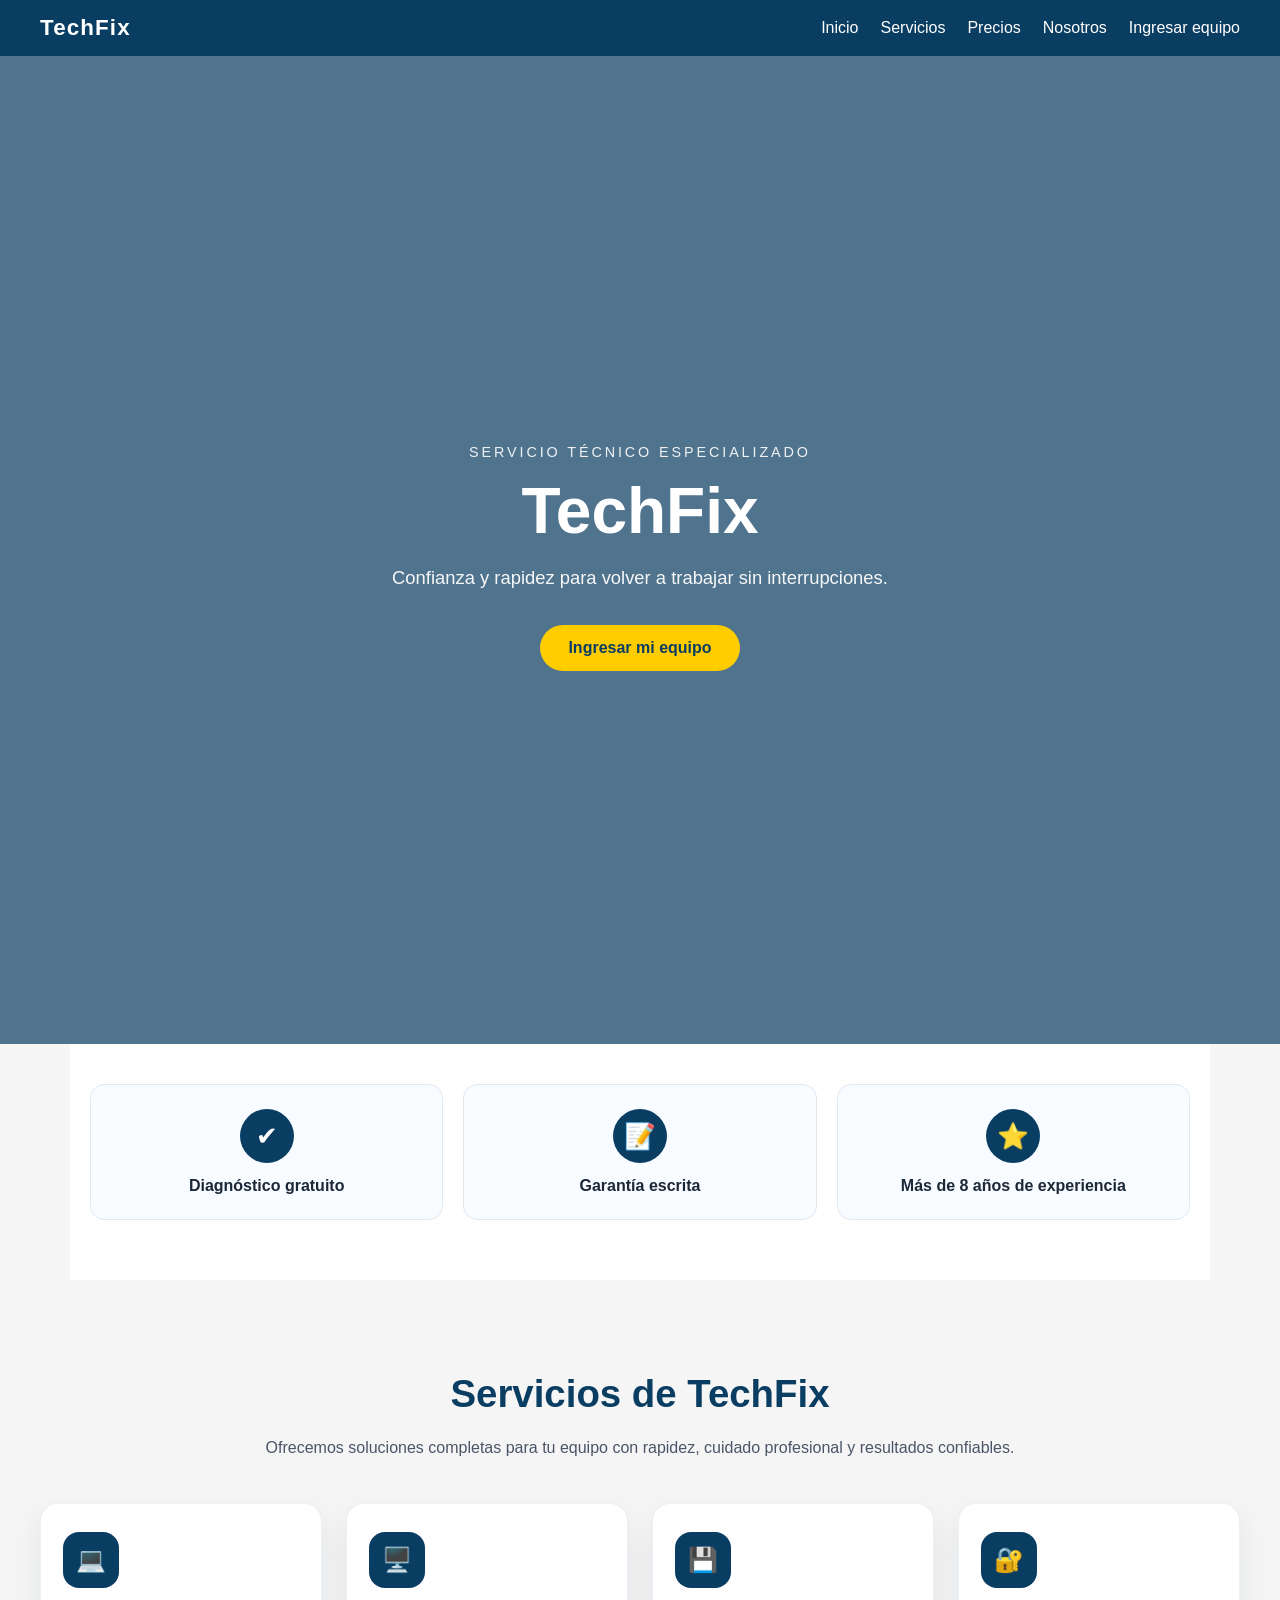
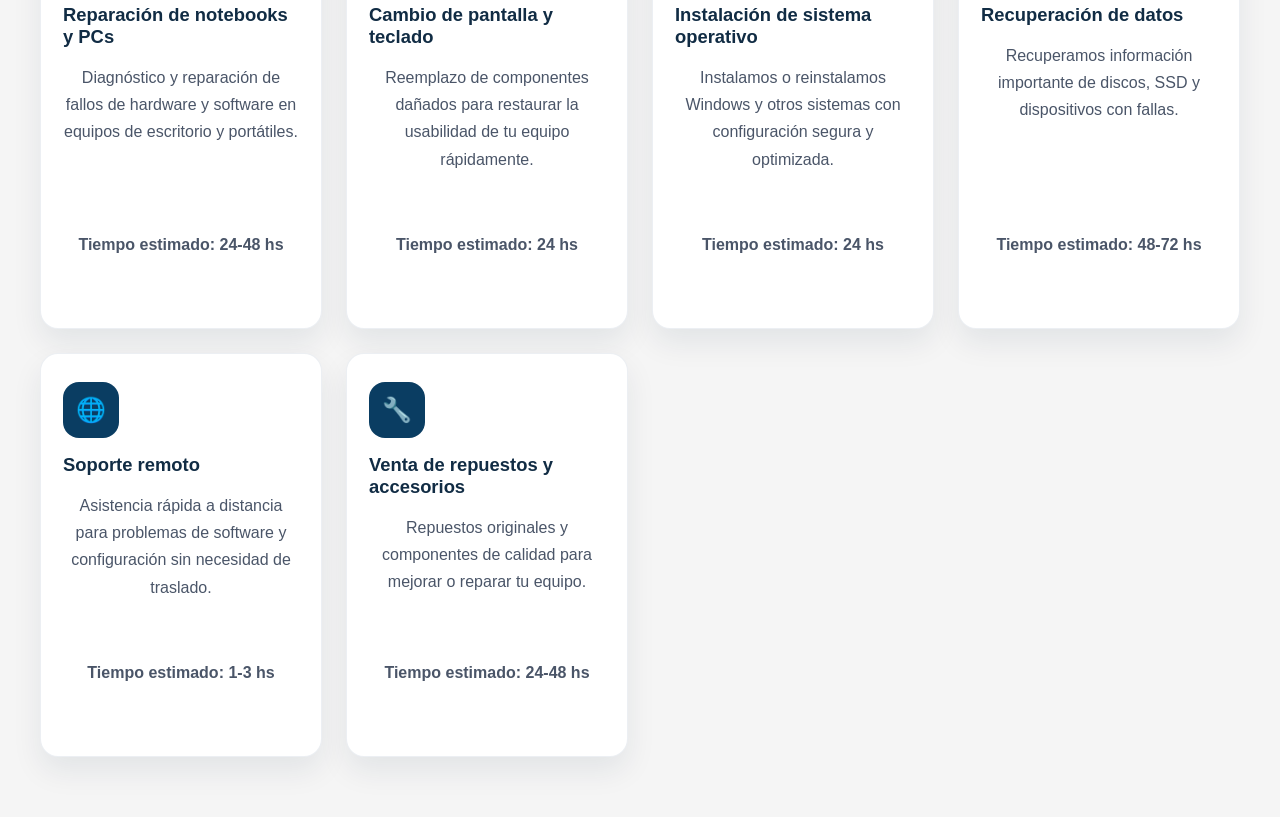
==== index.html @ 2407d03d "etapa1: Barra de navegación con logo y enlaces a las principales secciones         Sección hero con " ====
<!DOCTYPE html>
<html lang="es">
<head>
    <meta charset="UTF-8">
    <meta name="viewport" content="width=device-width, initial-scale=1.0">
    <title>TechFix - Servicio Tecnico</title>
    <style>
        body {
            margin: 0;
            font-family: Arial, sans-serif;
            background-color: #f5f5f5;
        }
        header {
            background-color: #0a3d62;
            color: #ffffff;
            padding: 15px 20px;
        }
        .navbar {
            display: flex;
            align-items: center;
            justify-content: space-between;
            max-width: 1200px;
            margin: 0 auto;
        }
        .brand {
            font-size: 1.4rem;
            font-weight: 700;
            letter-spacing: 0.05em;
        }
        .nav-links {
            display: flex;
            gap: 22px;
            list-style: none;
            margin: 0;
            padding: 0;
        }
        .nav-links a {
            color: #ffffff;
            text-decoration: none;
            font-weight: 500;
            transition: color 0.2s ease;
        }
        .nav-links a:hover {
            color: #ffcc00;
        }
        .hero {
            min-height: calc(100vh - 72px);
            display: flex;
            align-items: center;
            justify-content: center;
            background-image: linear-gradient(rgba(10,61,98,0.7), rgba(10,61,98,0.7)), url('https://images.unsplash.com/photo-1518770660439-4636190af475?auto=format&fit=crop&w=1600&q=80');
            background-size: cover;
            background-position: center;
            color: #ffffff;
            text-align: center;
            padding: 80px 20px;
        }
        .hero-content {
            max-width: 760px;
        }
        .hero-label {
            text-transform: uppercase;
            letter-spacing: 0.2em;
            font-size: 0.9rem;
            margin-bottom: 18px;
            opacity: 0.9;
        }
        .hero h1 {
            font-size: clamp(3rem, 5vw, 5rem);
            margin: 0 0 18px;
            line-height: 1.05;
        }
        .hero-subtitle {
            font-size: 1.15rem;
            margin-bottom: 32px;
            max-width: 700px;
            margin-left: auto;
            margin-right: auto;
            line-height: 1.6;
            opacity: 0.95;
        }
        .hero-button {
            display: inline-block;
            background-color: #ffcc00;
            color: #0a3d62;
            padding: 14px 28px;
            border-radius: 30px;
            text-decoration: none;
            font-weight: 700;
            transition: transform 0.2s ease, box-shadow 0.2s ease;
        }
        .hero-button:hover {
            transform: translateY(-2px);
            box-shadow: 0 12px 24px rgba(0,0,0,0.18);
        }
        .trust-section {
            display: flex;
            flex-wrap: wrap;
            justify-content: center;
            gap: 20px;
            padding: 40px 20px 60px;
            max-width: 1100px;
            margin: 0 auto;
            background-color: #ffffff;
        }
        .trust-item {
            flex: 1 1 220px;
            min-width: 200px;
            text-align: center;
            padding: 24px 18px;
            border: 1px solid #e1e8f0;
            border-radius: 14px;
            background-color: #f8fbff;
        }
        .trust-icon {
            display: inline-flex;
            width: 54px;
            height: 54px;
            align-items: center;
            justify-content: center;
            font-size: 1.6rem;
            margin-bottom: 14px;
            background-color: #0a3d62;
            color: #ffffff;
            border-radius: 50%;
        }
        .trust-item p {
            margin: 0;
            font-weight: 600;
            color: #1b2838;
        }
        .services-section {
            padding: 60px 20px;
            background-color: #f5f5f5;
        }
        .services-section h2 {
            text-align: center;
            margin-bottom: 18px;
            font-size: 2.4rem;
            color: #0a3d62;
        }
        .services-section p {
            text-align: center;
            color: #4a5568;
            max-width: 760px;
            margin: 0 auto 42px;
            line-height: 1.7;
        }
        .services-grid {
            display: grid;
            grid-template-columns: repeat(auto-fit, minmax(260px, 1fr));
            gap: 24px;
            max-width: 1200px;
            margin: 0 auto;
        }
        .service-card {
            background: #ffffff;
            border-radius: 18px;
            padding: 28px 22px;
            box-shadow: 0 14px 30px rgba(15, 37, 64, 0.08);
            border: 1px solid rgba(13, 60, 102, 0.08);
            display: flex;
            flex-direction: column;
            gap: 16px;
        }
        .service-icon {
            width: 56px;
            height: 56px;
            border-radius: 16px;
            display: inline-flex;
            align-items: center;
            justify-content: center;
            font-size: 1.5rem;
            background-color: #0a3d62;
            color: #ffffff;
        }
        .service-title {
            margin: 0;
            font-size: 1.15rem;
            color: #112c44;
        }
        .service-desc {
            margin: 0;
            color: #4a5568;
            line-height: 1.7;
            flex-grow: 1;
        }
        .service-time {
            margin: 0;
            font-weight: 700;
            color: #0a3d62;
        }
        .brands-section,
        .pricing-section,
        .testimonials-section,
        .footer {
            padding: 60px 20px;
        }
        .brands-section {
            background-color: #ffffff;
        }
        .brands-section h2,
        .pricing-section h2,
        .testimonials-section h2 {
            text-align: center;
            margin-bottom: 18px;
            font-size: 2.4rem;
            color: #0a3d62;
        }
        .brands-grid {
            display: grid;
            grid-template-columns: repeat(auto-fit, minmax(140px, 1fr));
            gap: 20px;
            max-width: 1000px;
            margin: 0 auto;
        }
        .brand-card {
            background: #f8fbff;
            border-radius: 16px;
            padding: 22px;
            text-align: center;
            border: 1px solid #e2e8f0;
        }
        .brand-logo {
            width: 54px;
            height: 54px;
            margin: 0 auto 14px;
            display: inline-flex;
            align-items: center;
            justify-content: center;
            border-radius: 50%;
            background-color: #0a3d62;
            color: #ffffff;
            font-weight: 700;
            font-size: 1.2rem;
        }
        .brand-name {
            margin: 0;
            color: #12263e;
            font-weight: 700;
        }
        .pricing-section {
            background-color: #f5f5f5;
        }
        .pricing-table {
            width: 100%;
            max-width: 1000px;
            margin: 0 auto;
            border-collapse: collapse;
            background: #ffffff;
            border-radius: 18px;
            overflow: hidden;
            box-shadow: 0 16px 40px rgba(15, 37, 64, 0.08);
        }
        .pricing-table th,
        .pricing-table td {
            padding: 18px 20px;
            text-align: left;
            border-bottom: 1px solid #edf2f7;
        }
        .pricing-table th {
            background-color: #0a3d62;
            color: #ffffff;
            font-weight: 700;
        }
        .pricing-table tr:nth-child(even) {
            background-color: #f8fbff;
        }
        .pricing-table tr:last-child td {
            border-bottom: none;
        }
        .testimonials-section {
            background-color: #ffffff;
        }
        .testimonials-grid {
            display: grid;
            grid-template-columns: repeat(auto-fit, minmax(280px, 1fr));
            gap: 24px;
            max-width: 1100px;
            margin: 0 auto;
        }
        .testimonial-card {
            background: #f8fbff;
            border-radius: 18px;
            padding: 28px 24px;
            border: 1px solid #e2e8f0;
        }
        .testimonial-meta {
            display: flex;
            align-items: center;
            justify-content: space-between;
            margin-bottom: 16px;
            gap: 12px;
            flex-wrap: wrap;
        }
        .testimonial-name {
            margin: 0;
            font-weight: 700;
            color: #12263e;
        }
        .testimonial-service {
            margin: 0;
            color: #4a5568;
            font-size: 0.95rem;
        }
        .testimonial-text {
            margin: 0 0 16px;
            color: #334155;
            line-height: 1.8;
        }
        .testimonial-rating {
            color: #ffb703;
            font-weight: 700;
        }
        .footer {
            background-color: #0a3d62;
            color: #ffffff;
        }
        .footer-grid {
            display: grid;
            grid-template-columns: repeat(auto-fit, minmax(220px, 1fr));
            gap: 24px;
            max-width: 1200px;
            margin: 0 auto;
        }
        .footer-brand {
            margin-bottom: 16px;
        }
        .footer-brand h3 {
            margin: 0 0 10px;
            font-size: 1.5rem;
        }
        .footer-brand p {
            margin: 0;
            color: #d7e4ff;
        }
        .footer-list {
            list-style: none;
            padding: 0;
            margin: 0;
            color: #d7e4ff;
            line-height: 1.8;
        }
        .footer-list a {
            color: #ffcc00;
            text-decoration: none;
        }
        .footer-bottom {
            margin-top: 42px;
            text-align: center;
            font-size: 0.95rem;
            color: #cbd5e1;
        }
    </style>
</head>
<body>
    <header>
        <nav class="navbar">
            <div class="brand">TechFix</div>
            <ul class="nav-links">
                <li><a href="index.html">Inicio</a></li>
                <li><a href="#servicios">Servicios</a></li>
                <li><a href="#precios">Precios</a></li>
                <li><a href="#nosotros">Nosotros</a></li>
                <li><a href="ingreso.html">Ingresar equipo</a></li>
            </ul>
        </nav>
    </header>

    <main>
        <section class="hero">
            <div class="hero-content">
                <p class="hero-label">Servicio técnico especializado</p>
                <h1>TechFix</h1>
                <p class="hero-subtitle">Confianza y rapidez para volver a trabajar sin interrupciones.</p>
                <a class="hero-button" href="ingreso.html">Ingresar mi equipo</a>
            </div>
        </section>

        <section class="trust-section">
            <div class="trust-item">
                <span class="trust-icon">✔</span>
                <p>Diagnóstico gratuito</p>
            </div>
            <div class="trust-item">
                <span class="trust-icon">📝</span>
                <p>Garantía escrita</p>
            </div>
            <div class="trust-item">
                <span class="trust-icon">⭐</span>
                <p>Más de 8 años de experiencia</p>
            </div>
        </section>

        <section class="services-section" id="servicios">
            <h2>Servicios de TechFix</h2>
            <p>Ofrecemos soluciones completas para tu equipo con rapidez, cuidado profesional y resultados confiables.</p>
            <div class="services-grid">
                <article class="service-card">
                    <span class="service-icon">💻</span>
                    <h3 class="service-title">Reparación de notebooks y PCs</h3>
                    <p class="service-desc">Diagnóstico y reparación de fallos de hardware y software en equipos de escritorio y portátiles.</p>
                    <p class="service-time">Tiempo estimado: 24-48 hs</p>
                </article>
                <article class="service-card">
                    <span class="service-icon">🖥️</span>
                    <h3 class="service-title">Cambio de pantalla y teclado</h3>
                    <p class="service-desc">Reemplazo de componentes dañados para restaurar la usabilidad de tu equipo rápidamente.</p>
                    <p class="service-time">Tiempo estimado: 24 hs</p>
                </article>
                <article class="service-card">
                    <span class="service-icon">💾</span>
                    <h3 class="service-title">Instalación de sistema operativo</h3>
                    <p class="service-desc">Instalamos o reinstalamos Windows y otros sistemas con configuración segura y optimizada.</p>
                    <p class="service-time">Tiempo estimado: 24 hs</p>
                </article>
                <article class="service-card">
                    <span class="service-icon">🔐</span>
                    <h3 class="service-title">Recuperación de datos</h3>
                    <p class="service-desc">Recuperamos información importante de discos, SSD y dispositivos con fallas.</p>
                    <p class="service-time">Tiempo estimado: 48-72 hs</p>
                </article>
                <article class="service-card">
                    <span class="service-icon">🌐</span>
                    <h3 class="service-title">Soporte remoto</h3>
                    <p class="service-desc">Asistencia rápida a distancia para problemas de software y configuración sin necesidad de traslado.</p>
                    <p class="service-time">Tiempo estimado: 1-3 hs</p>
                </article>
                <article class="service-card">
                    <span class="service-icon">🔧</span>
                    <h3 class="service-title">Venta de repuestos y accesorios</h3>
                    <p class="service-desc">Repuestos originales y componentes de calidad para mejorar o reparar tu equipo.</p>
                    <p class="service-time">Tiempo estimado: 24-48 hs</p>
                </article>
            </div>
        </section>

    </main>
</body>
</html>
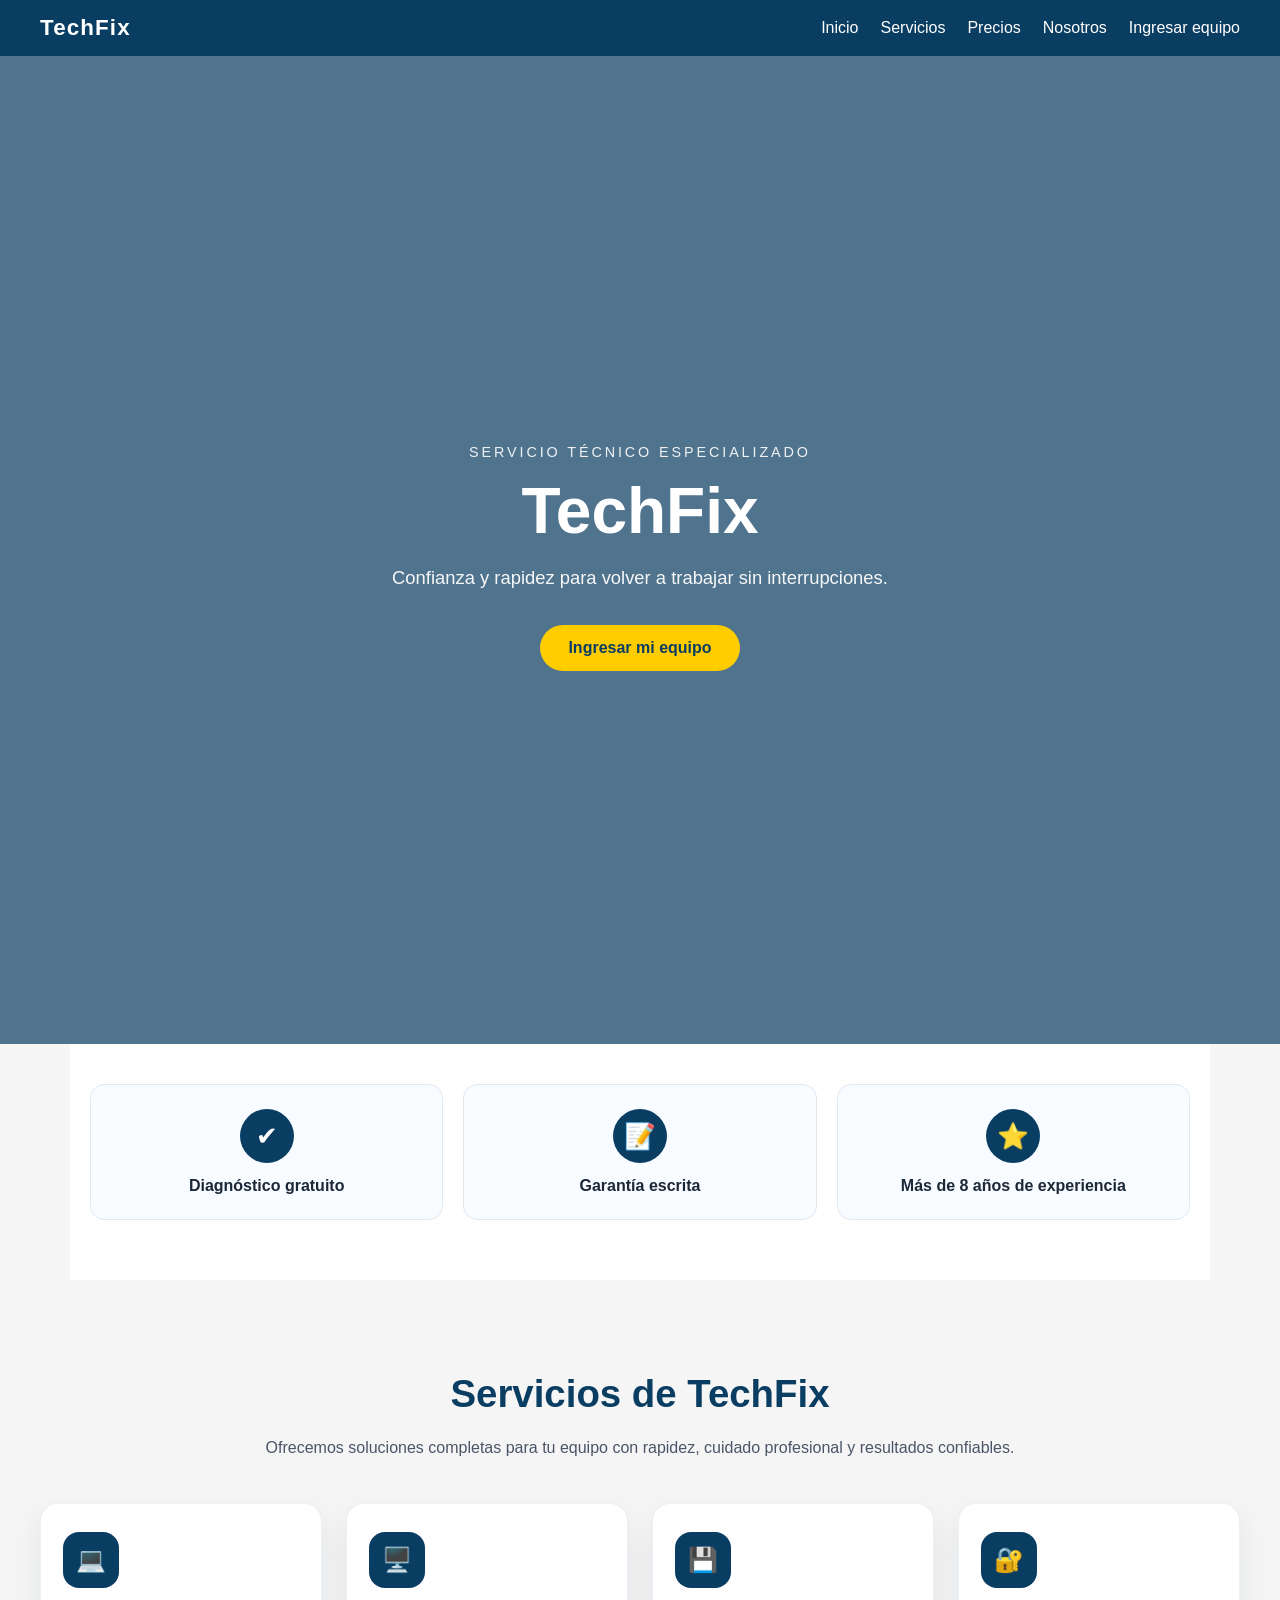
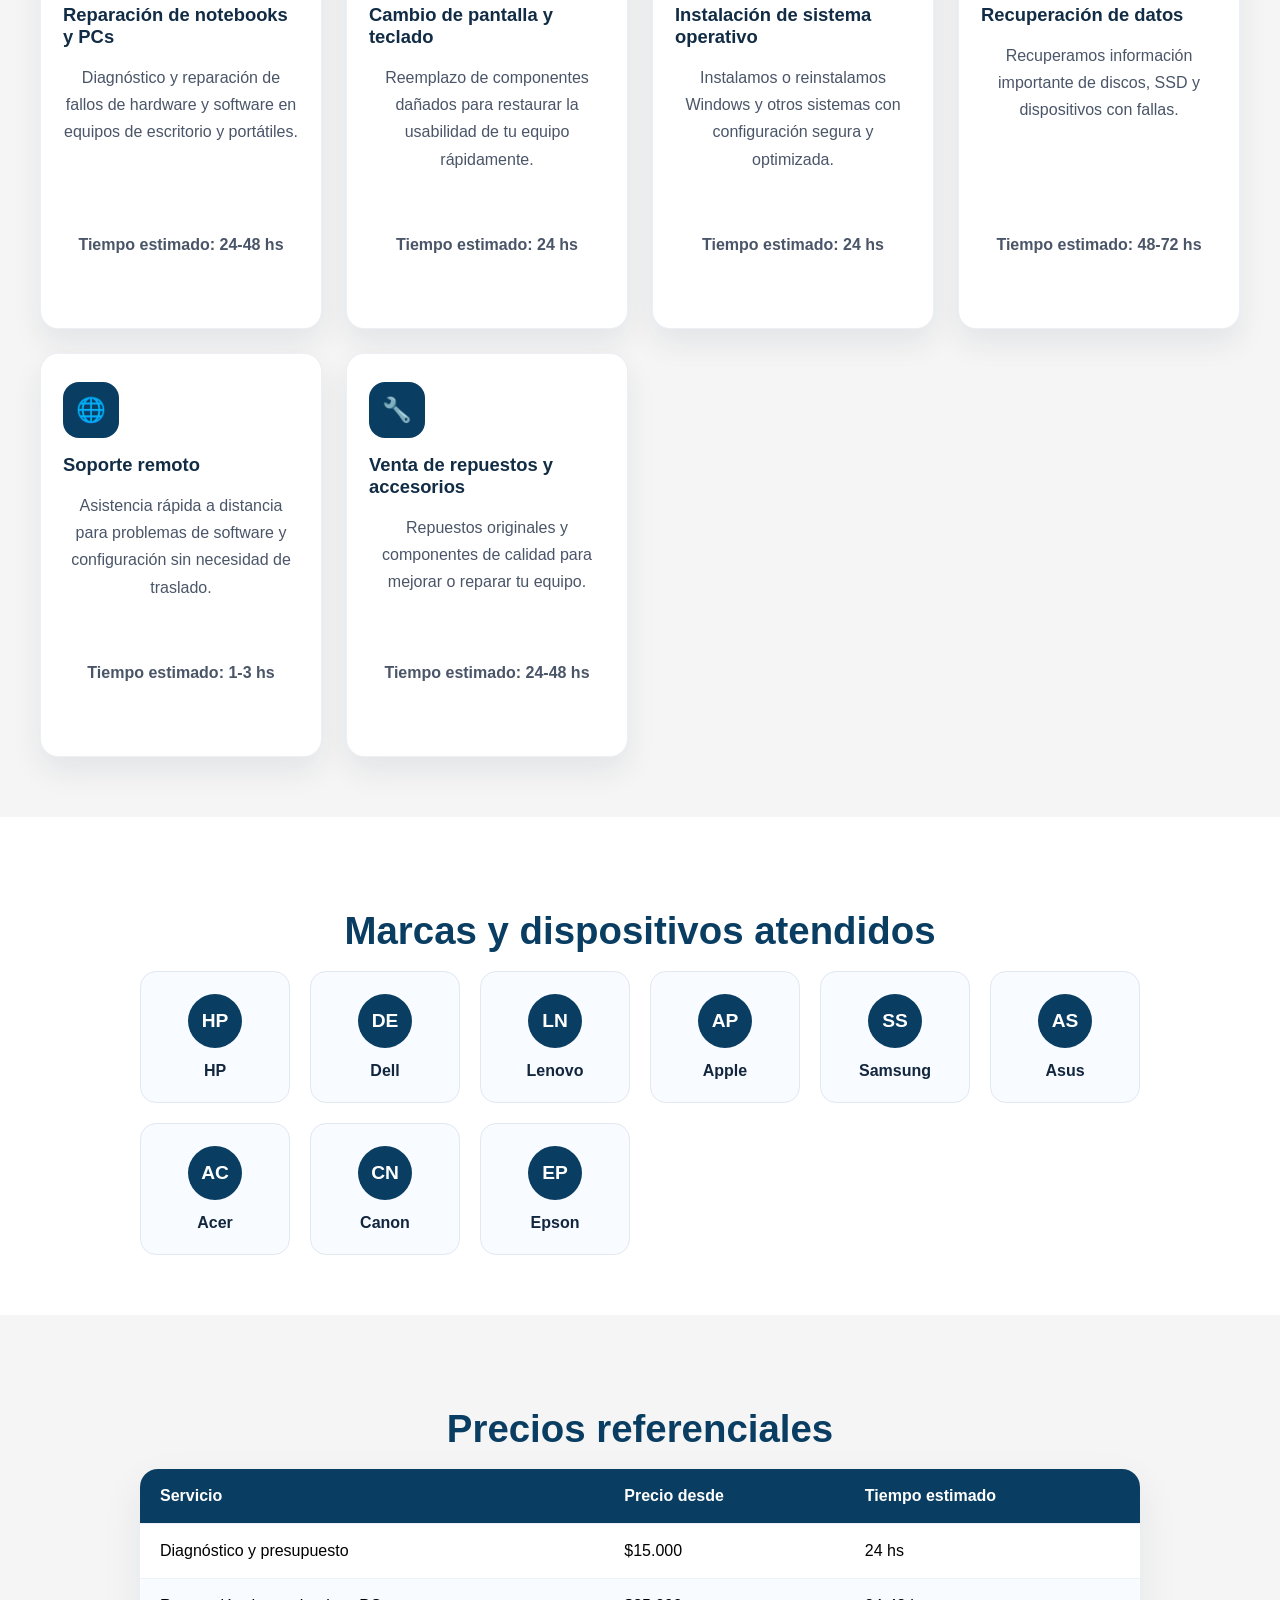
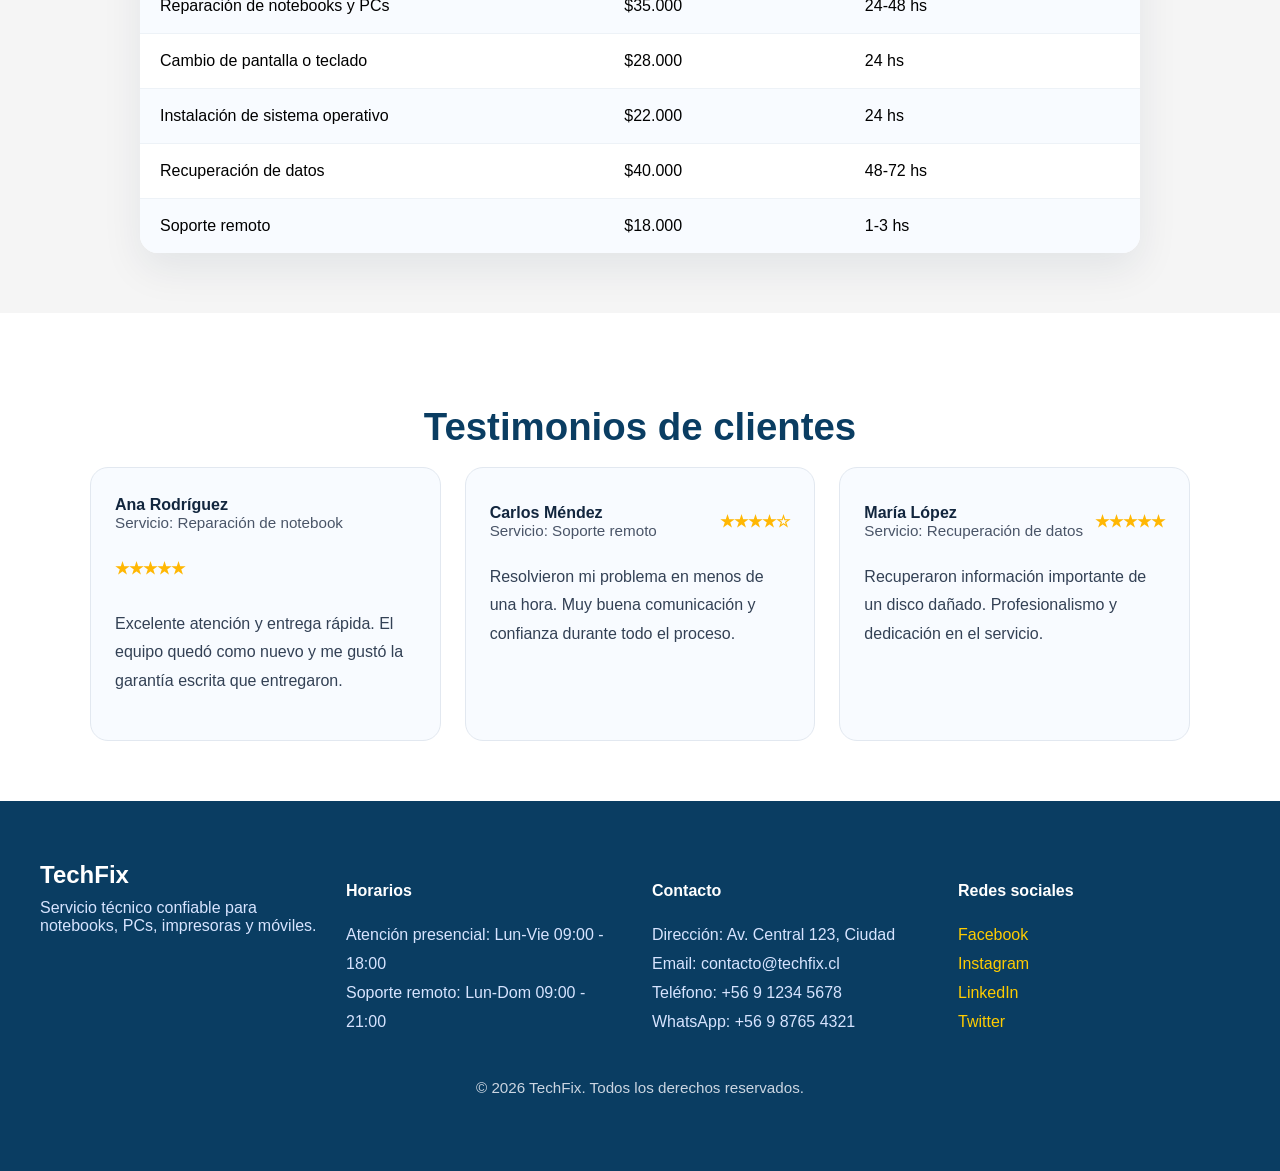
==== commit 7faf3cef: "etapa1: Marcas atendidas (HP, Dell, Lenovo, Apple, Samsung, Asus, Acer, Canon, Epson)         Tabla " ====
--- a/index.html
+++ b/index.html
@@ -434,7 +434,136 @@
                 </article>
             </div>
         </section>
+        <section class="brands-section" id="marcas">
+            <h2>Marcas y dispositivos atendidos</h2>
+            <div class="brands-grid">
+                <div class="brand-card"><div class="brand-logo">HP</div><p class="brand-name">HP</p></div>
+                <div class="brand-card"><div class="brand-logo">DE</div><p class="brand-name">Dell</p></div>
+                <div class="brand-card"><div class="brand-logo">LN</div><p class="brand-name">Lenovo</p></div>
+                <div class="brand-card"><div class="brand-logo">AP</div><p class="brand-name">Apple</p></div>
+                <div class="brand-card"><div class="brand-logo">SS</div><p class="brand-name">Samsung</p></div>
+                <div class="brand-card"><div class="brand-logo">AS</div><p class="brand-name">Asus</p></div>
+                <div class="brand-card"><div class="brand-logo">AC</div><p class="brand-name">Acer</p></div>
+                <div class="brand-card"><div class="brand-logo">CN</div><p class="brand-name">Canon</p></div>
+                <div class="brand-card"><div class="brand-logo">EP</div><p class="brand-name">Epson</p></div>
+            </div>
+        </section>
 
+        <section class="pricing-section" id="precios">
+            <h2>Precios referenciales</h2>
+            <table class="pricing-table">
+                <thead>
+                    <tr>
+                        <th>Servicio</th>
+                        <th>Precio desde</th>
+                        <th>Tiempo estimado</th>
+                    </tr>
+                </thead>
+                <tbody>
+                    <tr>
+                        <td>Diagnóstico y presupuesto</td>
+                        <td>$15.000</td>
+                        <td>24 hs</td>
+                    </tr>
+                    <tr>
+                        <td>Reparación de notebooks y PCs</td>
+                        <td>$35.000</td>
+                        <td>24-48 hs</td>
+                    </tr>
+                    <tr>
+                        <td>Cambio de pantalla o teclado</td>
+                        <td>$28.000</td>
+                        <td>24 hs</td>
+                    </tr>
+                    <tr>
+                        <td>Instalación de sistema operativo</td>
+                        <td>$22.000</td>
+                        <td>24 hs</td>
+                    </tr>
+                    <tr>
+                        <td>Recuperación de datos</td>
+                        <td>$40.000</td>
+                        <td>48-72 hs</td>
+                    </tr>
+                    <tr>
+                        <td>Soporte remoto</td>
+                        <td>$18.000</td>
+                        <td>1-3 hs</td>
+                    </tr>
+                </tbody>
+            </table>
+        </section>
+
+        <section class="testimonials-section" id="nosotros">
+            <h2>Testimonios de clientes</h2>
+            <div class="testimonials-grid">
+                <article class="testimonial-card">
+                    <div class="testimonial-meta">
+                        <div>
+                            <p class="testimonial-name">Ana Rodríguez</p>
+                            <p class="testimonial-service">Servicio: Reparación de notebook</p>
+                        </div>
+                        <p class="testimonial-rating">★★★★★</p>
+                    </div>
+                    <p class="testimonial-text">Excelente atención y entrega rápida. El equipo quedó como nuevo y me gustó la garantía escrita que entregaron.</p>
+                </article>
+                <article class="testimonial-card">
+                    <div class="testimonial-meta">
+                        <div>
+                            <p class="testimonial-name">Carlos Méndez</p>
+                            <p class="testimonial-service">Servicio: Soporte remoto</p>
+                        </div>
+                        <p class="testimonial-rating">★★★★☆</p>
+                    </div>
+                    <p class="testimonial-text">Resolvieron mi problema en menos de una hora. Muy buena comunicación y confianza durante todo el proceso.</p>
+                </article>
+                <article class="testimonial-card">
+                    <div class="testimonial-meta">
+                        <div>
+                            <p class="testimonial-name">María López</p>
+                            <p class="testimonial-service">Servicio: Recuperación de datos</p>
+                        </div>
+                        <p class="testimonial-rating">★★★★★</p>
+                    </div>
+                    <p class="testimonial-text">Recuperaron información importante de un disco dañado. Profesionalismo y dedicación en el servicio.</p>
+                </article>
+            </div>
+        </section>
+
+        <footer class="footer">
+            <div class="footer-grid">
+                <div class="footer-brand">
+                    <h3>TechFix</h3>
+                    <p>Servicio técnico confiable para notebooks, PCs, impresoras y móviles.</p>
+                </div>
+                <div>
+                    <h4>Horarios</h4>
+                    <ul class="footer-list">
+                        <li>Atención presencial: Lun-Vie 09:00 - 18:00</li>
+                        <li>Soporte remoto: Lun-Dom 09:00 - 21:00</li>
+                    </ul>
+                </div>
+                <div>
+                    <h4>Contacto</h4>
+                    <ul class="footer-list">
+                        <li>Dirección: Av. Central 123, Ciudad</li>
+                        <li>Email: contacto@techfix.cl</li>
+                        <li>Teléfono: +56 9 1234 5678</li>
+                        <li>WhatsApp: +56 9 8765 4321</li>
+                    </ul>
+                </div>
+                <div>
+                    <h4>Redes sociales</h4>
+                    <ul class="footer-list">
+                        <li><a href="#">Facebook</a></li>
+                        <li><a href="#">Instagram</a></li>
+                        <li><a href="#">LinkedIn</a></li>
+                        <li><a href="#">Twitter</a></li>
+                    </ul>
+                </div>
+            </div>
+            <p class="footer-bottom">© 2026 TechFix. Todos los derechos reservados.</p>
+        </footer>
     </main>
 </body>
 </html>
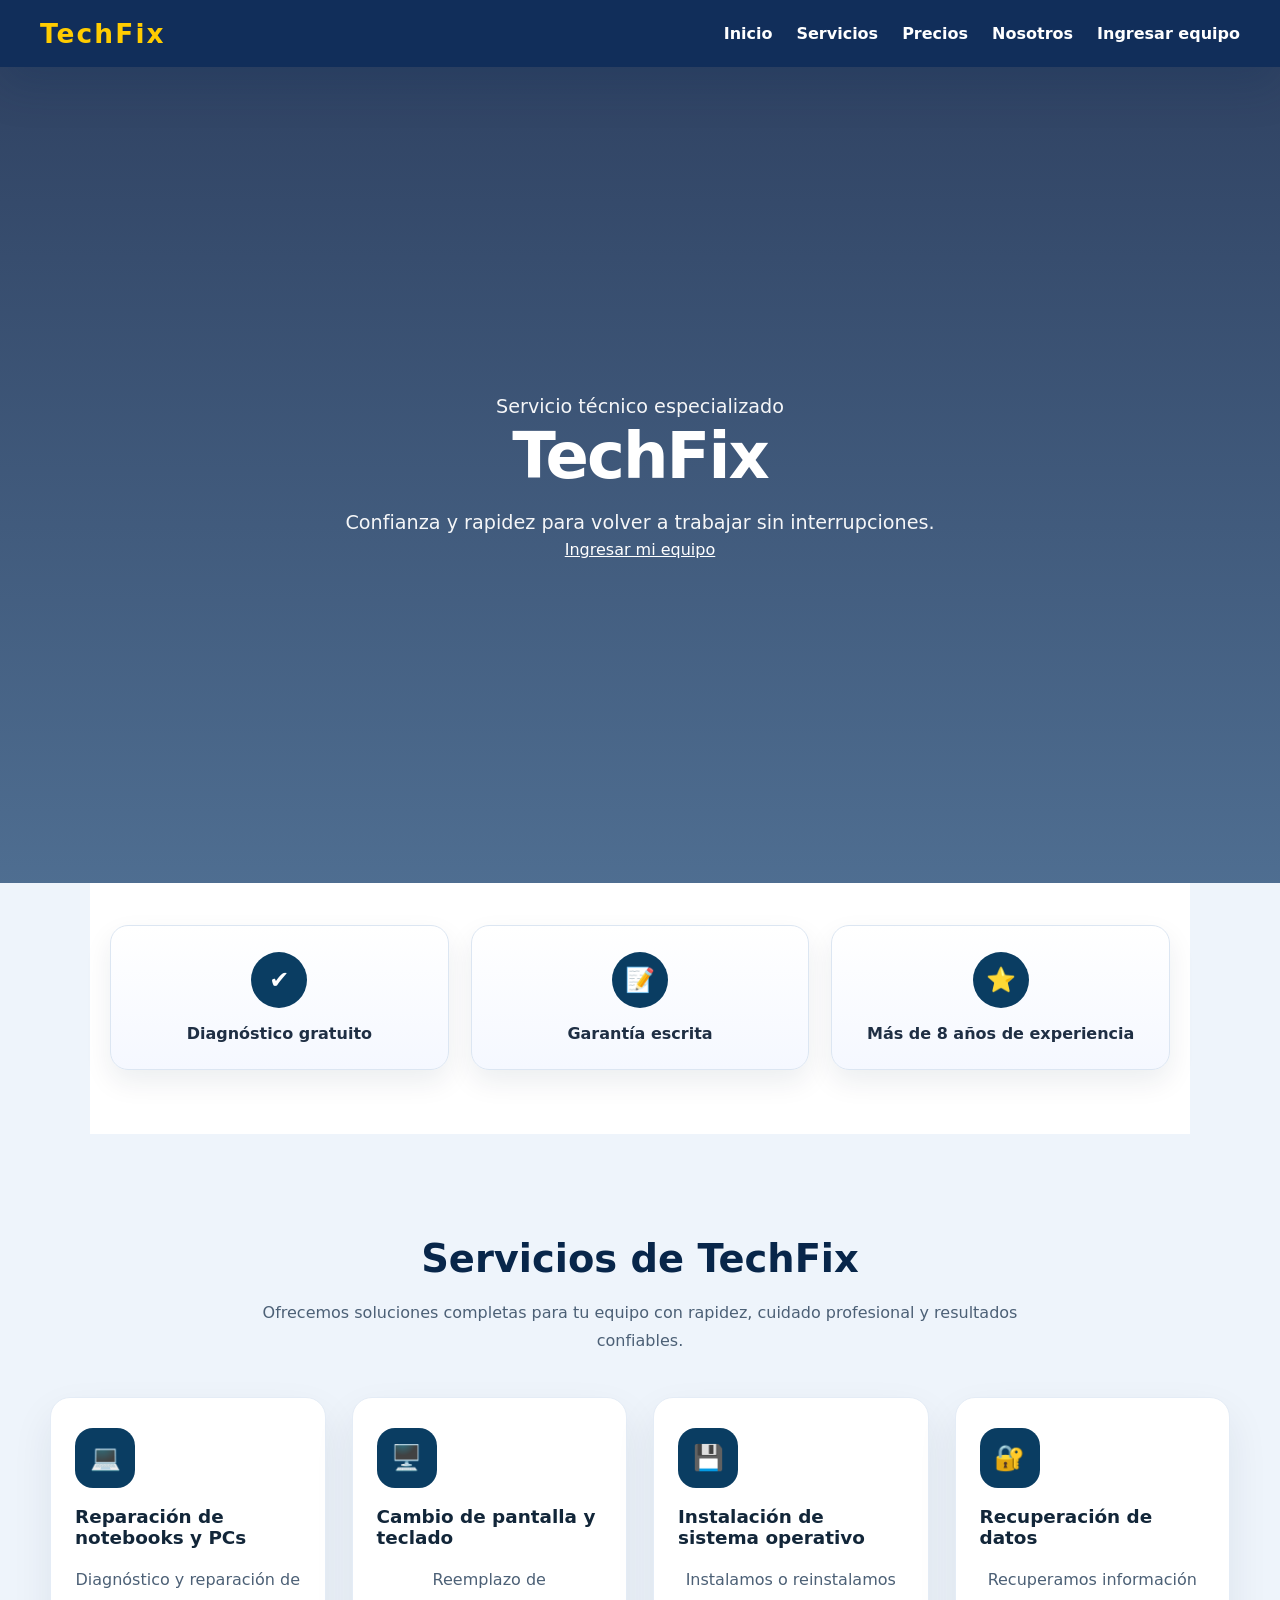
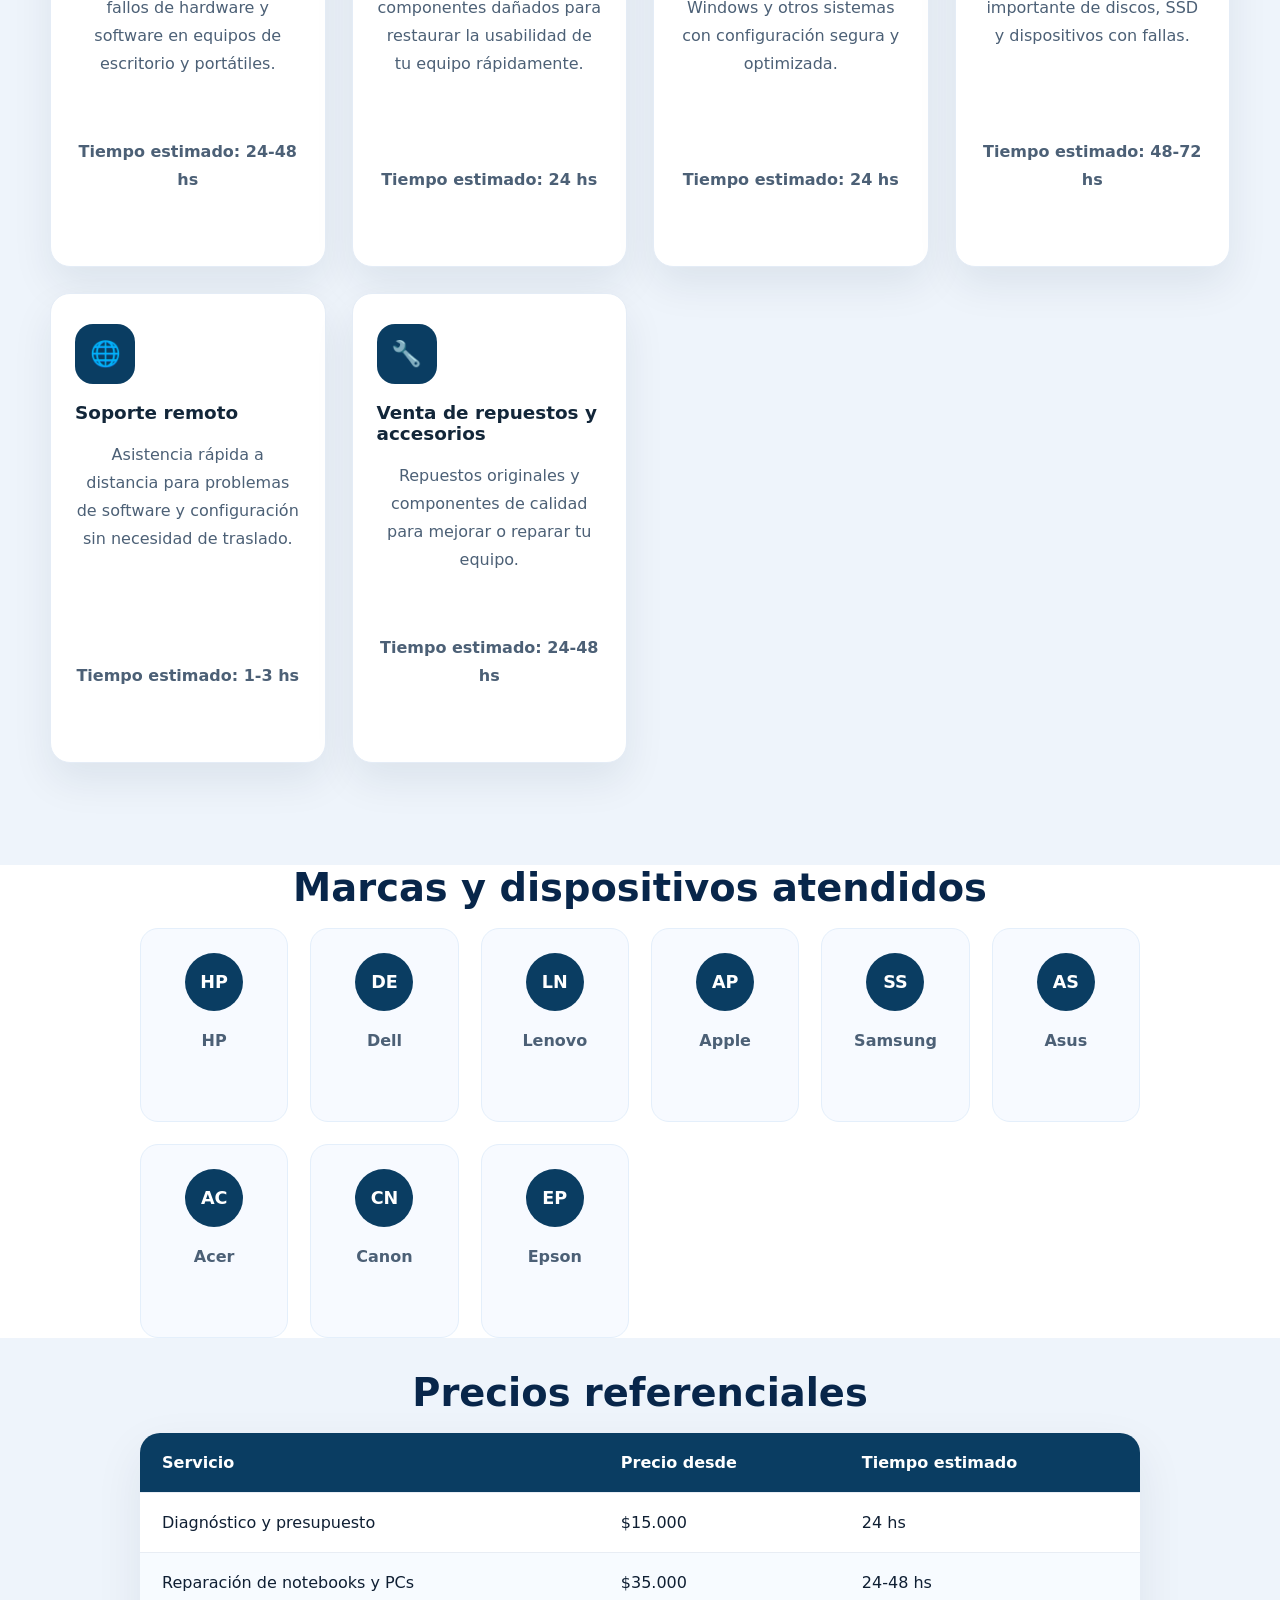
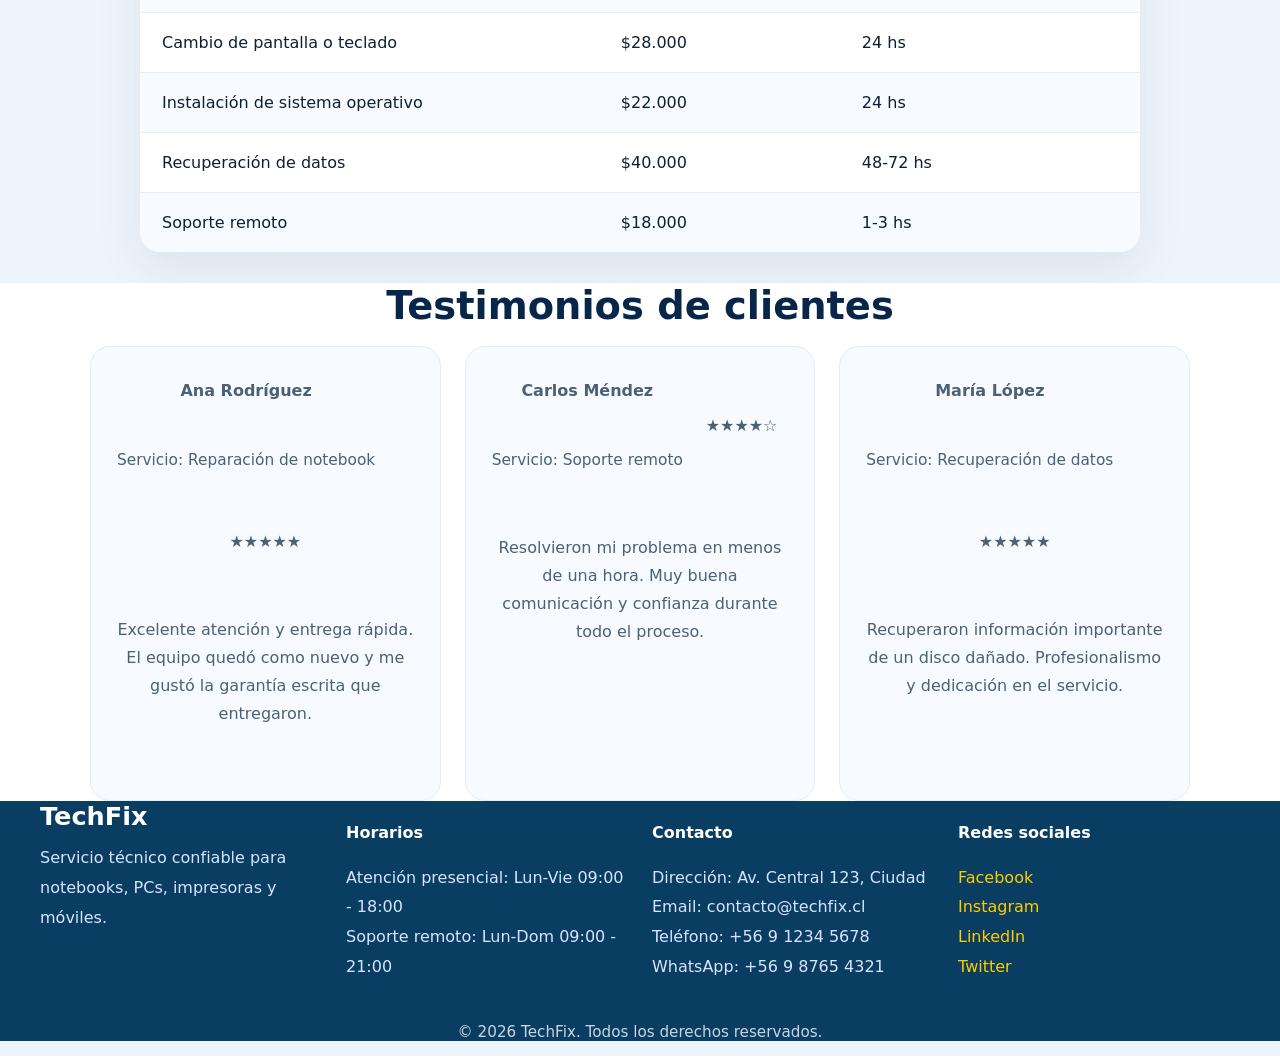
==== commit bbaf780d: "Los estilos originalmente definidos en index.html fueron transferidos a style.css. Esto permite una " ====
--- a/index.html
+++ b/index.html
@@ -4,354 +4,7 @@
     <meta charset="UTF-8">
     <meta name="viewport" content="width=device-width, initial-scale=1.0">
     <title>TechFix - Servicio Tecnico</title>
-    <style>
-        body {
-            margin: 0;
-            font-family: Arial, sans-serif;
-            background-color: #f5f5f5;
-        }
-        header {
-            background-color: #0a3d62;
-            color: #ffffff;
-            padding: 15px 20px;
-        }
-        .navbar {
-            display: flex;
-            align-items: center;
-            justify-content: space-between;
-            max-width: 1200px;
-            margin: 0 auto;
-        }
-        .brand {
-            font-size: 1.4rem;
-            font-weight: 700;
-            letter-spacing: 0.05em;
-        }
-        .nav-links {
-            display: flex;
-            gap: 22px;
-            list-style: none;
-            margin: 0;
-            padding: 0;
-        }
-        .nav-links a {
-            color: #ffffff;
-            text-decoration: none;
-            font-weight: 500;
-            transition: color 0.2s ease;
-        }
-        .nav-links a:hover {
-            color: #ffcc00;
-        }
-        .hero {
-            min-height: calc(100vh - 72px);
-            display: flex;
-            align-items: center;
-            justify-content: center;
-            background-image: linear-gradient(rgba(10,61,98,0.7), rgba(10,61,98,0.7)), url('https://images.unsplash.com/photo-1518770660439-4636190af475?auto=format&fit=crop&w=1600&q=80');
-            background-size: cover;
-            background-position: center;
-            color: #ffffff;
-            text-align: center;
-            padding: 80px 20px;
-        }
-        .hero-content {
-            max-width: 760px;
-        }
-        .hero-label {
-            text-transform: uppercase;
-            letter-spacing: 0.2em;
-            font-size: 0.9rem;
-            margin-bottom: 18px;
-            opacity: 0.9;
-        }
-        .hero h1 {
-            font-size: clamp(3rem, 5vw, 5rem);
-            margin: 0 0 18px;
-            line-height: 1.05;
-        }
-        .hero-subtitle {
-            font-size: 1.15rem;
-            margin-bottom: 32px;
-            max-width: 700px;
-            margin-left: auto;
-            margin-right: auto;
-            line-height: 1.6;
-            opacity: 0.95;
-        }
-        .hero-button {
-            display: inline-block;
-            background-color: #ffcc00;
-            color: #0a3d62;
-            padding: 14px 28px;
-            border-radius: 30px;
-            text-decoration: none;
-            font-weight: 700;
-            transition: transform 0.2s ease, box-shadow 0.2s ease;
-        }
-        .hero-button:hover {
-            transform: translateY(-2px);
-            box-shadow: 0 12px 24px rgba(0,0,0,0.18);
-        }
-        .trust-section {
-            display: flex;
-            flex-wrap: wrap;
-            justify-content: center;
-            gap: 20px;
-            padding: 40px 20px 60px;
-            max-width: 1100px;
-            margin: 0 auto;
-            background-color: #ffffff;
-        }
-        .trust-item {
-            flex: 1 1 220px;
-            min-width: 200px;
-            text-align: center;
-            padding: 24px 18px;
-            border: 1px solid #e1e8f0;
-            border-radius: 14px;
-            background-color: #f8fbff;
-        }
-        .trust-icon {
-            display: inline-flex;
-            width: 54px;
-            height: 54px;
-            align-items: center;
-            justify-content: center;
-            font-size: 1.6rem;
-            margin-bottom: 14px;
-            background-color: #0a3d62;
-            color: #ffffff;
-            border-radius: 50%;
-        }
-        .trust-item p {
-            margin: 0;
-            font-weight: 600;
-            color: #1b2838;
-        }
-        .services-section {
-            padding: 60px 20px;
-            background-color: #f5f5f5;
-        }
-        .services-section h2 {
-            text-align: center;
-            margin-bottom: 18px;
-            font-size: 2.4rem;
-            color: #0a3d62;
-        }
-        .services-section p {
-            text-align: center;
-            color: #4a5568;
-            max-width: 760px;
-            margin: 0 auto 42px;
-            line-height: 1.7;
-        }
-        .services-grid {
-            display: grid;
-            grid-template-columns: repeat(auto-fit, minmax(260px, 1fr));
-            gap: 24px;
-            max-width: 1200px;
-            margin: 0 auto;
-        }
-        .service-card {
-            background: #ffffff;
-            border-radius: 18px;
-            padding: 28px 22px;
-            box-shadow: 0 14px 30px rgba(15, 37, 64, 0.08);
-            border: 1px solid rgba(13, 60, 102, 0.08);
-            display: flex;
-            flex-direction: column;
-            gap: 16px;
-        }
-        .service-icon {
-            width: 56px;
-            height: 56px;
-            border-radius: 16px;
-            display: inline-flex;
-            align-items: center;
-            justify-content: center;
-            font-size: 1.5rem;
-            background-color: #0a3d62;
-            color: #ffffff;
-        }
-        .service-title {
-            margin: 0;
-            font-size: 1.15rem;
-            color: #112c44;
-        }
-        .service-desc {
-            margin: 0;
-            color: #4a5568;
-            line-height: 1.7;
-            flex-grow: 1;
-        }
-        .service-time {
-            margin: 0;
-            font-weight: 700;
-            color: #0a3d62;
-        }
-        .brands-section,
-        .pricing-section,
-        .testimonials-section,
-        .footer {
-            padding: 60px 20px;
-        }
-        .brands-section {
-            background-color: #ffffff;
-        }
-        .brands-section h2,
-        .pricing-section h2,
-        .testimonials-section h2 {
-            text-align: center;
-            margin-bottom: 18px;
-            font-size: 2.4rem;
-            color: #0a3d62;
-        }
-        .brands-grid {
-            display: grid;
-            grid-template-columns: repeat(auto-fit, minmax(140px, 1fr));
-            gap: 20px;
-            max-width: 1000px;
-            margin: 0 auto;
-        }
-        .brand-card {
-            background: #f8fbff;
-            border-radius: 16px;
-            padding: 22px;
-            text-align: center;
-            border: 1px solid #e2e8f0;
-        }
-        .brand-logo {
-            width: 54px;
-            height: 54px;
-            margin: 0 auto 14px;
-            display: inline-flex;
-            align-items: center;
-            justify-content: center;
-            border-radius: 50%;
-            background-color: #0a3d62;
-            color: #ffffff;
-            font-weight: 700;
-            font-size: 1.2rem;
-        }
-        .brand-name {
-            margin: 0;
-            color: #12263e;
-            font-weight: 700;
-        }
-        .pricing-section {
-            background-color: #f5f5f5;
-        }
-        .pricing-table {
-            width: 100%;
-            max-width: 1000px;
-            margin: 0 auto;
-            border-collapse: collapse;
-            background: #ffffff;
-            border-radius: 18px;
-            overflow: hidden;
-            box-shadow: 0 16px 40px rgba(15, 37, 64, 0.08);
-        }
-        .pricing-table th,
-        .pricing-table td {
-            padding: 18px 20px;
-            text-align: left;
-            border-bottom: 1px solid #edf2f7;
-        }
-        .pricing-table th {
-            background-color: #0a3d62;
-            color: #ffffff;
-            font-weight: 700;
-        }
-        .pricing-table tr:nth-child(even) {
-            background-color: #f8fbff;
-        }
-        .pricing-table tr:last-child td {
-            border-bottom: none;
-        }
-        .testimonials-section {
-            background-color: #ffffff;
-        }
-        .testimonials-grid {
-            display: grid;
-            grid-template-columns: repeat(auto-fit, minmax(280px, 1fr));
-            gap: 24px;
-            max-width: 1100px;
-            margin: 0 auto;
-        }
-        .testimonial-card {
-            background: #f8fbff;
-            border-radius: 18px;
-            padding: 28px 24px;
-            border: 1px solid #e2e8f0;
-        }
-        .testimonial-meta {
-            display: flex;
-            align-items: center;
-            justify-content: space-between;
-            margin-bottom: 16px;
-            gap: 12px;
-            flex-wrap: wrap;
-        }
-        .testimonial-name {
-            margin: 0;
-            font-weight: 700;
-            color: #12263e;
-        }
-        .testimonial-service {
-            margin: 0;
-            color: #4a5568;
-            font-size: 0.95rem;
-        }
-        .testimonial-text {
-            margin: 0 0 16px;
-            color: #334155;
-            line-height: 1.8;
-        }
-        .testimonial-rating {
-            color: #ffb703;
-            font-weight: 700;
-        }
-        .footer {
-            background-color: #0a3d62;
-            color: #ffffff;
-        }
-        .footer-grid {
-            display: grid;
-            grid-template-columns: repeat(auto-fit, minmax(220px, 1fr));
-            gap: 24px;
-            max-width: 1200px;
-            margin: 0 auto;
-        }
-        .footer-brand {
-            margin-bottom: 16px;
-        }
-        .footer-brand h3 {
-            margin: 0 0 10px;
-            font-size: 1.5rem;
-        }
-        .footer-brand p {
-            margin: 0;
-            color: #d7e4ff;
-        }
-        .footer-list {
-            list-style: none;
-            padding: 0;
-            margin: 0;
-            color: #d7e4ff;
-            line-height: 1.8;
-        }
-        .footer-list a {
-            color: #ffcc00;
-            text-decoration: none;
-        }
-        .footer-bottom {
-            margin-top: 42px;
-            text-align: center;
-            font-size: 0.95rem;
-            color: #cbd5e1;
-        }
-    </style>
+    <link rel="stylesheet" href="style.css">
 </head>
 <body>
     <header>
--- a/style.css
+++ b/style.css
@@ -0,0 +1,404 @@
+body {
+    margin: 0;
+    font-family: Inter, system-ui, -apple-system, BlinkMacSystemFont, "Segoe UI", sans-serif;
+    background-color: #eef4fb;
+    color: #0f1f33;
+}
+
+* {
+    box-sizing: border-box;
+}
+
+a {
+    color: inherit;
+}
+
+header {
+    background: rgba(8, 38, 84, 0.96);
+    color: #ffffff;
+    padding: 18px 24px;
+    position: sticky;
+    top: 0;
+    z-index: 10;
+    box-shadow: 0 18px 45px rgba(8, 38, 84, 0.18);
+}
+
+.navbar {
+    display: flex;
+    align-items: center;
+    justify-content: space-between;
+    max-width: 1200px;
+    margin: 0 auto;
+    gap: 16px;
+}
+
+.brand {
+    font-size: 1.65rem;
+    font-weight: 800;
+    letter-spacing: 0.08em;
+    color: #ffcc00;
+}
+
+.nav-links {
+    display: flex;
+    gap: 24px;
+    list-style: none;
+    margin: 0;
+    padding: 0;
+    flex-wrap: wrap;
+}
+
+.nav-links a {
+    color: #ffffff;
+    text-decoration: none;
+    font-weight: 600;
+    transition: color 0.25s ease, transform 0.25s ease;
+}
+
+.nav-links a:hover {
+    color: #ffdd57;
+    transform: translateY(-1px);
+}
+
+.hero {
+    min-height: calc(100vh - 84px);
+    display: flex;
+    align-items: center;
+    justify-content: center;
+    background-image: linear-gradient(180deg, rgba(6, 28, 66, 0.82), rgba(17, 58, 104, 0.72)), url("https://images.unsplash.com/photo-1518770660439-4636190af475?auto=format&fit=crop&w=1600&q=80");
+    background-size: cover;
+    background-position: center;
+    color: #ffffff;
+    text-align: center;
+    padding: 90px 20px;
+}
+
+.hero-content {
+    max-width: 760px;
+    padding: 24px;
+}
+
+.hero h1 {
+    font-size: clamp(3rem, 5vw, 5.4rem);
+    margin: 0 0 18px;
+    line-height: 1.02;
+    letter-spacing: -0.03em;
+}
+
+.hero p {
+    font-size: 1.2rem;
+    margin: 0 auto;
+    max-width: 620px;
+    line-height: 1.7;
+    opacity: 0.95;
+}
+
+.trust-section {
+    display: flex;
+    flex-wrap: wrap;
+    justify-content: center;
+    gap: 22px;
+    padding: 42px 20px 64px;
+    max-width: 1100px;
+    margin: 0 auto;
+    background-color: #ffffff;
+}
+
+.trust-item {
+    flex: 1 1 220px;
+    min-width: 200px;
+    text-align: center;
+    padding: 26px 20px;
+    border: 1px solid #dce6f2;
+    border-radius: 18px;
+    background: linear-gradient(180deg, #ffffff, #f5f8ff);
+    box-shadow: 0 12px 28px rgba(15, 37, 64, 0.08);
+}
+
+.trust-icon {
+    display: inline-flex;
+    width: 56px;
+    height: 56px;
+    align-items: center;
+    justify-content: center;
+    font-size: 1.5rem;
+    margin-bottom: 16px;
+    background-color: #0a3d62;
+    color: #ffffff;
+    border-radius: 50%;
+}
+
+.trust-item p {
+    margin: 0;
+    font-weight: 700;
+    color: #1f2f44;
+}
+
+.services-section {
+    padding: 70px 20px;
+    background-color: #eef4fb;
+}
+
+.services-section h2,
+.pricing-section h2,
+.testimonials-section h2,
+.brands-section h2 {
+    text-align: center;
+    margin-bottom: 18px;
+    font-size: clamp(2rem, 3vw, 2.8rem);
+    color: #08264a;
+}
+
+.services-section p,
+.pricing-section p,
+.testimonials-section p,
+.brands-section p {
+    text-align: center;
+    color: #4c6076;
+    max-width: 760px;
+    margin: 0 auto 42px;
+    line-height: 1.75;
+}
+
+.services-grid {
+    display: grid;
+    grid-template-columns: repeat(auto-fit, minmax(260px, 1fr));
+    gap: 26px;
+    max-width: 1180px;
+    margin: 0 auto;
+}
+
+.service-card {
+    background: #ffffff;
+    border-radius: 20px;
+    padding: 30px 24px;
+    box-shadow: 0 18px 40px rgba(15, 37, 64, 0.08);
+    border: 1px solid #e4ecf6;
+    display: flex;
+    flex-direction: column;
+    gap: 18px;
+}
+
+.service-icon {
+    width: 60px;
+    height: 60px;
+    border-radius: 18px;
+    display: inline-flex;
+    align-items: center;
+    justify-content: center;
+    font-size: 1.55rem;
+    background-color: #0a3d62;
+    color: #ffffff;
+}
+
+.service-title {
+    margin: 0;
+    font-size: 1.15rem;
+    color: #122639;
+}
+
+.service-desc {
+    margin: 0;
+    color: #526575;
+    line-height: 1.75;
+    flex-grow: 1;
+}
+
+.service-time {
+    margin: 0;
+    font-weight: 700;
+    color: #0a3d62;
+}
+
+.brands-section {
+    background-color: #ffffff;
+}
+
+.brands-grid {
+    display: grid;
+    grid-template-columns: repeat(auto-fit, minmax(140px, 1fr));
+    gap: 22px;
+    max-width: 1000px;
+    margin: 0 auto;
+}
+
+.brand-card {
+    background: #f7faff;
+    border-radius: 18px;
+    padding: 24px;
+    text-align: center;
+    border: 1px solid #e4effb;
+}
+
+.brand-logo {
+    width: 58px;
+    height: 58px;
+    margin: 0 auto 16px;
+    display: inline-flex;
+    align-items: center;
+    justify-content: center;
+    border-radius: 50%;
+    background-color: #0a3d62;
+    color: #ffffff;
+    font-weight: 800;
+    font-size: 1.1rem;
+}
+
+.brand-name {
+    margin: 0;
+    color: #10223b;
+    font-weight: 700;
+}
+
+.pricing-section {
+    background-color: #eef4fb;
+}
+
+.pricing-table {
+    width: 100%;
+    max-width: 1000px;
+    margin: 0 auto;
+    border-collapse: collapse;
+    background: #ffffff;
+    border-radius: 20px;
+    overflow: hidden;
+    box-shadow: 0 18px 48px rgba(15, 37, 64, 0.08);
+}
+
+.pricing-table th,
+.pricing-table td {
+    padding: 20px 22px;
+    text-align: left;
+    border-bottom: 1px solid #e8edf4;
+}
+
+.pricing-table th {
+    background-color: #0a3d62;
+    color: #ffffff;
+    font-weight: 700;
+}
+
+.pricing-table tr:nth-child(even) {
+    background-color: #f7fbff;
+}
+
+.pricing-table tr:last-child td {
+    border-bottom: none;
+}
+
+.testimonials-section {
+    background-color: #ffffff;
+}
+
+.testimonials-grid {
+    display: grid;
+    grid-template-columns: repeat(auto-fit, minmax(280px, 1fr));
+    gap: 24px;
+    max-width: 1100px;
+    margin: 0 auto;
+}
+
+.testimonial-card {
+    background: #f7fbff;
+    border-radius: 20px;
+    padding: 30px 26px;
+    border: 1px solid #e4edf8;
+}
+
+.testimonial-meta {
+    display: flex;
+    align-items: center;
+    justify-content: space-between;
+    margin-bottom: 18px;
+    gap: 12px;
+    flex-wrap: wrap;
+}
+
+.testimonial-name {
+    margin: 0;
+    font-weight: 700;
+    color: #14293d;
+}
+
+.testimonial-service {
+    margin: 0;
+    color: #526575;
+    font-size: 0.96rem;
+}
+
+.testimonial-text {
+    margin: 0 0 18px;
+    color: #334155;
+    line-height: 1.8;
+}
+
+.testimonial-rating {
+    color: #ffb703;
+    font-weight: 700;
+}
+
+.footer {
+    background-color: #0a3d62;
+    color: #ffffff;
+}
+
+.footer-grid {
+    display: grid;
+    grid-template-columns: repeat(auto-fit, minmax(220px, 1fr));
+    gap: 24px;
+    max-width: 1200px;
+    margin: 0 auto;
+}
+
+.footer-brand {
+    margin-bottom: 16px;
+}
+
+.footer-brand h3 {
+    margin: 0 0 12px;
+    font-size: 1.6rem;
+}
+
+.footer-brand p,
+.footer-list,
+.footer-list li {
+    margin: 0;
+    color: #d7e4ff;
+    line-height: 1.85;
+}
+
+.footer-list {
+    list-style: none;
+    padding: 0;
+}
+
+.footer-list a {
+    color: #ffcc00;
+    text-decoration: none;
+}
+
+.footer-bottom {
+    margin-top: 42px;
+    text-align: center;
+    font-size: 0.95rem;
+    color: #cbd5e1;
+}
+
+@media (max-width: 720px) {
+    .navbar {
+        flex-direction: column;
+        align-items: flex-start;
+    }
+
+    .nav-links {
+        gap: 14px;
+    }
+
+    .hero {
+        padding: 70px 18px;
+    }
+
+    .hero h1 {
+        font-size: 2.8rem;
+    }
+}
